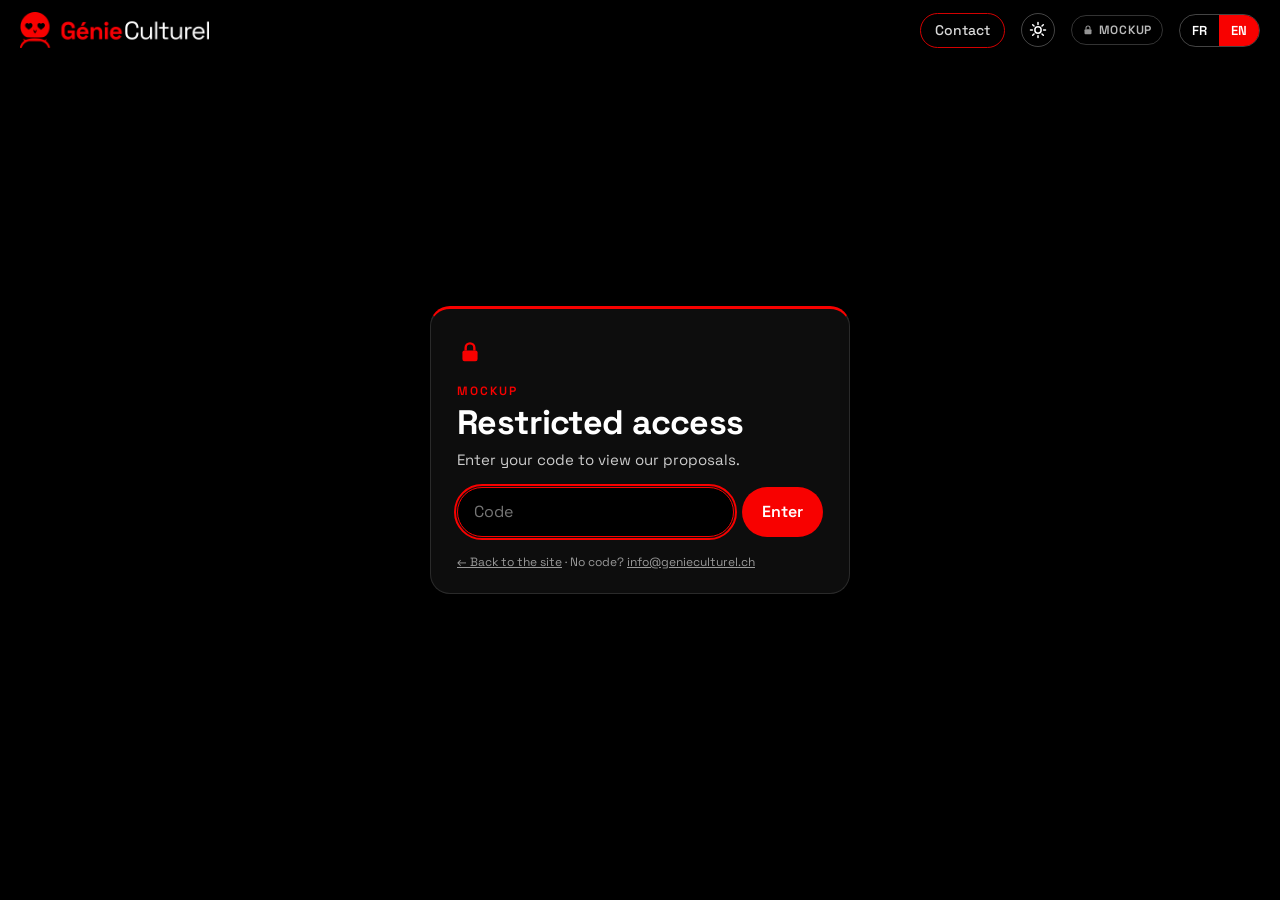
==== chez-vous/index.html @ d560153e "Light/dark theme toggle; Chez vous renamed Mockup, moved to header and code-gated" ====
<!doctype html>
<html lang="fr" data-lang="fr">
<head>
<meta charset="utf-8">
<meta name="viewport" content="width=device-width,initial-scale=1,viewport-fit=cover">
<meta name="robots" content="noindex,nofollow">
<title>Mockup — Génie Culturel</title>
<meta name="description" content="Génie Culturel · Mockups">
<link rel="icon" href="../favicon.ico" sizes="any">
<link rel="icon" type="image/png" sizes="32x32" href="../assets/img/favicon-32.png">
<link rel="icon" type="image/png" sizes="512x512" href="../assets/img/icon-512.png">
<link rel="apple-touch-icon" sizes="180x180" href="../assets/img/apple-touch-icon.png">
<link rel="preload" href="../assets/fonts/SpaceGrotesk-VariableFont_wght.ttf" as="font" type="font/ttf" crossorigin>
<meta name="color-scheme" content="dark light"><script>(function(){var d=document.documentElement,t=null;try{t=new URLSearchParams(location.search).get("theme");if(t==="light"||t==="dark")localStorage.setItem("gc-theme",t);t=localStorage.getItem("gc-theme")}catch(e){}d.setAttribute("data-theme",t==="light"?"light":"dark")})()</script><style>html.mk-locked main,html.mk-locked footer{display:none!important}</style><script>(function(){var d=document.documentElement;d.setAttribute("data-mk","lock");var ok=false;try{ok=localStorage.getItem("gc-mk")==="1"}catch(e){}if(!ok)d.classList.add("mk-locked")})()</script>
<link rel="stylesheet" href="../style.css?v=51">
</head>
<body class="cvpage">
<header class="top">
  <a href="../index.html#top" class="logo"><img class="logo-w" src="../assets/img/logo-gc-white.png" alt="Génie Culturel — Expériences XR"><img class="logo-d" src="../assets/img/logo-gc-dark.png" alt="Génie Culturel — Expériences XR"></a>
  <nav class="cv-nav">
    <a href="#contact" class="nav-cta"><span lang="fr">Contact</span><span lang="en">Contact</span></a>
  </nav>
  <button type="button" class="theme-t" aria-label="Thème clair / sombre · Light / dark theme" title="Thème clair / sombre"><svg class="ic-sun" viewBox="0 0 24 24" width="18" height="18" aria-hidden="true"><circle cx="12" cy="12" r="4.2" fill="none" stroke="currentColor" stroke-width="2"/><path d="M12 2v2.5M12 19.5V22M2 12h2.5M19.5 12H22M4.9 4.9l1.8 1.8M17.3 17.3l1.8 1.8M4.9 19.1l1.8-1.8M17.3 6.7l1.8-1.8" stroke="currentColor" stroke-width="2" stroke-linecap="round"/></svg><svg class="ic-moon" viewBox="0 0 24 24" width="18" height="18" aria-hidden="true"><path d="M20.5 14.6A8.5 8.5 0 0 1 9.4 3.5a8.5 8.5 0 1 0 11.1 11.1z" fill="none" stroke="currentColor" stroke-width="2" stroke-linejoin="round"/></svg></button>
  <a class="mk-link" href="../chez-vous/index.html"><svg class="ic-lock" viewBox="0 0 24 24" width="12" height="12" aria-hidden="true"><rect x="5" y="10.5" width="14" height="10" rx="2" fill="currentColor"/><path d="M8 10.5V8a4 4 0 0 1 8 0v2.5" fill="none" stroke="currentColor" stroke-width="2.2"/></svg><span>Mockup</span></a>
  <div class="lang" role="group" aria-label="Language"><button data-set="fr">FR</button><button data-set="en">EN</button></div>
</header>
<main id="top">
<!-- CHEZ VOUS -->
<section class="chezvous" id="cv-list">
  <div class="wrap">
    <p class="tag">Mockup</p>
    <h2><span lang="fr">Imaginé pour <em>votre lieu.</em></span><span lang="en">Imagined for <em>your venue.</em></span></h2>
    <p class="exp cv-intro"><span lang="fr">Votre lieu, votre histoire, notre savoir-faire. Voici comment nous pourrions donner vie à vos projets.</span><span lang="en">Your venue, your story, our know-how. Here is how we could bring your projects to life.</span></p>
    <div class="cvgrid"><article class="cvcard">
      <a class="cv-img" href="europe-memoires-vivantes.html"><img loading="lazy" src="../assets/img/cv-europe-hero.webp" alt="Europe, Living Memories"><span class="cv-ai"><span lang="fr">Vue d’intention générée par IA</span><span lang="en">AI-generated concept view</span></span></a>
      <div class="cv-b">
        <p class="cv-tag"><span lang="fr">Produit catalogue · Maquette Augmentée AR/VR</span><span lang="en">Catalogue product · Augmented Scale Model AR/VR</span></p>
        <p class="cv-venue"><span lang="fr">Maison de l’Histoire européenne</span><span lang="en">House of European History</span></p>
        <h3><span lang="fr">Europe, mémoires vivantes</span><span lang="en">Europe, Living Memories</span></h3>
        <p class="exp"><span lang="fr">Une maquette augmentée pour rencontrer l’histoire européenne.</span><span lang="en">An augmented scale model to encounter European history.</span></p>
        <a class="btn" href="europe-memoires-vivantes.html"><span lang="fr">Découvrir le concept →</span><span lang="en">Discover the concept →</span></a>
      </div>
    </article><article class="cvcard">
      <a class="cv-img" href="chronoscope-xr.html"><img loading="lazy" src="../assets/img/pr-heritage.webp" alt="Saudi Heritage"><span class="cv-ai"><span lang="fr">Vue d’intention générée par IA</span><span lang="en">AI-generated concept view</span></span></a>
      <div class="cv-b">
        <p class="cv-tag"><span lang="fr">Propositions · Patrimoine saoudien</span><span lang="en">Proposals · Saudi heritage</span></p>
        <p class="cv-venue"><span lang="fr">AlUla · Diriyah · Jeddah historique · Dadan</span><span lang="en">AlUla · Diriyah · Historic Jeddah · Dadan</span></p>
        <h3><span lang="fr">Patrimoine saoudien</span><span lang="en">Saudi Heritage</span></h3>
        <p class="exp"><span lang="fr">Quatre expériences proposées : parcours en réalité augmentée, immersion historique VR, maquette augmentée et Chronoscope XR.</span><span lang="en">Four proposed experiences: augmented-reality trails, a VR historical immersion, an augmented model and Chronoscope XR.</span></p>
        <a class="btn" href="chronoscope-xr.html"><span lang="fr">Découvrir le concept →</span><span lang="en">Discover the concept →</span></a>
      </div>
    </article><article class="cvcard">
      <a class="cv-img" href="opera-liege.html"><img loading="lazy" src="../assets/img/op-hero.webp" alt="The opera, differently"><span class="cv-ai"><span lang="fr">Vue d’intention générée par IA</span><span lang="en">AI-generated concept view</span></span></a>
      <div class="cv-b">
        <p class="cv-tag"><span lang="fr">Propositions · Opéra Royal de Wallonie-Liège</span><span lang="en">Proposals · Opéra Royal de Wallonie-Liège</span></p>
        <p class="cv-venue"><span lang="fr">Opéra Royal de Wallonie-Liège</span><span lang="en">Opéra Royal de Wallonie-Liège</span></p>
        <h3><span lang="fr">L’Opéra, autrement</span><span lang="en">The opera, differently</span></h3>
        <p class="exp"><span lang="fr">Quatre pistes immersives pour prolonger la médiation culturelle : mission AR, maquette augmentée, Chronoscope XR et immersion VR.</span><span lang="en">Four immersive tracks to extend cultural mediation: an AR mission, an augmented model, Chronoscope XR and a VR immersion.</span></p>
        <a class="btn" href="opera-liege.html"><span lang="fr">Découvrir le concept →</span><span lang="en">Discover the concept →</span></a>
      </div>
    </article><article class="cvcard">
      <a class="cv-img" href="espace-gutenberg.html"><img loading="lazy" src="../assets/img/gb-card-2.webp" alt="Printing heritage reinvented as immersive experiences"><span class="cv-ai"><span lang="fr">Vue d’intention générée par IA</span><span lang="en">AI-generated concept view</span></span></a>
      <div class="cv-b">
        <p class="cv-tag"><span lang="fr">Propositions · Espace Européen Gutenberg</span><span lang="en">Proposals · Espace Européen Gutenberg</span></p>
        <p class="cv-venue"><span lang="fr">Espace Européen Gutenberg</span><span lang="en">Espace Européen Gutenberg</span></p>
        <h3><span lang="fr">Le patrimoine de l’imprimerie réinventé en expériences immersives</span><span lang="en">Printing heritage reinvented as immersive experiences</span></h3>
        <p class="exp"><span lang="fr">Quatre expériences proposées : immersion historique VR, parcours augmenté, maquette augmentée et ateliers créatifs interactifs.</span><span lang="en">Four proposed experiences: a VR historical immersion, an augmented trail, an augmented model and interactive creative workshops.</span></p>
        <a class="btn" href="espace-gutenberg.html"><span lang="fr">Découvrir le concept →</span><span lang="en">Discover the concept →</span></a>
      </div>
    </article></div>
  </div>
</section>
<!-- CONTACT -->
<section class="contact" id="contact">
  <div class="nl-straddle"><button type="button" class="nl-open nl-pill" aria-haspopup="dialog" aria-controls="nl"><span lang="fr">Restons en contact</span><span lang="en">Let’s stay in touch</span></button></div>
  <div class="wrap">
    <h2><span lang="fr">Imaginons ensemble <br><em>votre expérience.</em></span><span lang="en">Let’s imagine <br><em>your experience.</em></span></h2>
    <div class="cta-row">
      <a class="btn" href="mailto:info@genieculturel.ch?subject=G%C3%A9nie%20Culturel">info@genieculturel.ch</a>
      <a class="btn ghost" href="tel:+41766751466">+41 76 675 14 66</a>
    </div>
    <p class="links"><a href="../index.html#portfolio"><span lang="fr">Le portfolio</span><span lang="en">The portfolio</span></a> · <a href="https://www.genieculturel.ch" target="_blank" rel="noopener">genieculturel.ch</a></p>
  </div>
</section>
<dialog class="nl nl-sender" id="nl" aria-labelledby="nl-title" data-mode="iframe">
  <div class="nl-f">
    <button type="button" class="nl-x" aria-label="Fermer / Close">×</button>
    <h2 id="nl-title" class="nl-sr"><span lang="fr">Restons en contact</span><span lang="en">Let’s stay in touch</span></h2>
    <div class="nl-sender-body">
      <div style="text-align: left" class="sender-form-field" data-sender-form-id="azpMjr"></div>
      <p class="nl-loading"><span lang="fr">Chargement du formulaire…</span><span lang="en">Loading the form…</span></p>
      <p class="nl-back-w"><button type="button" class="nl-back"><span lang="fr">← Retour au site</span><span lang="en">← Back to the site</span></button></p>
      <p class="nl-alt"><span lang="fr">Le formulaire ne s’affiche pas ? Écrivez-nous à <a href="mailto:info@genieculturel.ch">info@genieculturel.ch</a>.</span><span lang="en">Form not showing? Write to us at <a href="mailto:info@genieculturel.ch">info@genieculturel.ch</a>.</span></p>
    </div>
  </div>
  
</dialog>
</main>
<footer><img class="logo-w" src="../assets/img/logo-gc-white.png" alt="Génie Culturel"><img class="logo-d" src="../assets/img/logo-gc-dark.png" alt="Génie Culturel"><nav class="foot-links" aria-label="Liens / Links"><a href="https://www.escapelife.ch/" target="_blank" rel="noopener">escapelife.ch ↗</a><a class="ig" href="https://www.instagram.com/virtual_reality_center/" target="_blank" rel="noopener" aria-label="Instagram Virtual Reality Center" title="Instagram Virtual Reality Center"><svg class="ig-ico" viewBox="0 0 24 24" width="18" height="18" aria-hidden="true" focusable="false"><rect x="2.5" y="2.5" width="19" height="19" rx="5.5" fill="none" stroke="currentColor" stroke-width="2"/><circle cx="12" cy="12" r="4.3" fill="none" stroke="currentColor" stroke-width="2"/><circle cx="17.4" cy="6.6" r="1.3" fill="currentColor"/></svg><span>VR Center</span></a><a class="ig" href="https://www.instagram.com/escapelife.ch/" target="_blank" rel="noopener" aria-label="Instagram Escape Life" title="Instagram Escape Life"><svg class="ig-ico" viewBox="0 0 24 24" width="18" height="18" aria-hidden="true" focusable="false"><rect x="2.5" y="2.5" width="19" height="19" rx="5.5" fill="none" stroke="currentColor" stroke-width="2"/><circle cx="12" cy="12" r="4.3" fill="none" stroke="currentColor" stroke-width="2"/><circle cx="17.4" cy="6.6" r="1.3" fill="currentColor"/></svg><span>Escape Life</span></a></nav><span>Swiss designed by Génie Culturel · Sion, Valais</span></footer>
<div class="lb" hidden><button class="lb-x" aria-label="Close">×</button><button class="lb-p" aria-label="Previous">‹</button><figure><img alt=""><figcaption></figcaption></figure><button class="lb-n" aria-label="Next">›</button></div>
<script src="../app.js?v=51"></script>
</body></html>
---- style.css ----
@font-face{font-family:"Space Grotesk";src:url(assets/fonts/SpaceGrotesk-VariableFont_wght.ttf) format("truetype");font-weight:300 700;font-display:swap}
:root{--red:#F80100;--bg:#000;--bg2:#0d0d0d;--fg:#fff;--mut:#a9a9a9;--c:var(--red)}
*{box-sizing:border-box;margin:0;padding:0}
html{scroll-behavior:smooth;-webkit-text-size-adjust:100%}
body{font-family:"Space Grotesk",system-ui,sans-serif;background:var(--bg);color:var(--fg);line-height:1.5;font-size:16px;overflow-x:hidden}
html[data-lang=fr] [lang=en],html[data-lang=en] [lang=fr]{display:none}
a{color:inherit}
img,video{display:block;max-width:100%}
.wrap{width:min(1180px,100% - 40px);margin:0 auto}
/* header */
.top{position:fixed;inset:0 0 auto;z-index:50;display:flex;align-items:center;gap:16px;padding:12px 20px;background:linear-gradient(#000c,#0000);backdrop-filter:blur(6px)}
.logo img{height:30px;width:auto}
.top nav{display:none;margin-left:auto;gap:22px;font-size:14px;font-weight:500}
.top nav a{text-decoration:none;opacity:.85}.top nav a:hover{opacity:1;color:var(--red)}
.nav-cta{border:1px solid var(--red);padding:6px 14px;border-radius:99px}
.lang{margin-left:auto;display:flex;border:1px solid #fff4;border-radius:99px;overflow:hidden}
.lang button{background:none;border:0;color:#fff;font:600 13px "Space Grotesk";padding:7px 12px;cursor:pointer}
html[data-lang=fr] [data-set=fr],html[data-lang=en] [data-set=en]{background:var(--red)}
@media(min-width:900px){.top nav{display:flex}.lang{margin-left:8px}.logo img{height:36px}}
/* typo */
.tag{font-size:12px;letter-spacing:.14em;text-transform:uppercase;color:var(--c);font-weight:600;margin-bottom:10px}
h1,h2,h3{font-weight:700;line-height:1.02;letter-spacing:-.02em}
h2{font-size:clamp(30px,5vw,54px);margin-bottom:18px}
h2 em,h1 span{font-style:normal;color:var(--red)}
.exp{color:#ddd;font-size:17px;max-width:62ch;margin-bottom:18px}
.cap,.note{font-size:12px;color:var(--mut);margin-top:8px}
.btn{display:inline-block;background:var(--red);color:#fff;text-decoration:none;font-weight:600;padding:14px 24px;border-radius:99px;transition:.2s}
.btn:hover{transform:translateY(-2px);box-shadow:0 8px 30px #f8010066}
.btn.ghost{background:none;border:1px solid #fff6}
section{padding:72px 0}
/* hero */
.hero{position:relative;min-height:100svh;display:flex;align-items:flex-end;padding:0;overflow:hidden}
.hero-bg{position:absolute;inset:0}
.hero-bg .vid{height:100%;aspect-ratio:auto;border-radius:0}
.hero-bg video{width:100%;height:100%;object-fit:cover}
.hero:after{content:"";position:absolute;inset:0;background:linear-gradient(180deg,#0008 0%,#0003 35%,#000d 78%,#000 100%)}
.hero-inner{position:relative;z-index:2;padding:0 20px 56px;width:min(1180px,100%);margin:0 auto}
.kicker{font-size:12px;letter-spacing:.16em;text-transform:uppercase;display:flex;align-items:center;gap:8px;margin-bottom:12px}
.dot{width:8px;height:8px;border-radius:50%;background:var(--red);box-shadow:0 0 12px var(--red)}
h1{font-size:clamp(64px,15vw,180px);line-height:.88;letter-spacing:-.04em}
.lead{font-size:clamp(22px,3.4vw,36px);font-weight:600;margin:14px 0 8px}
.sub{color:#ddd;max-width:56ch;margin-bottom:18px}
.chips{display:flex;flex-wrap:wrap;gap:8px;margin-bottom:24px}
.chips>span{border:1px solid #fff5;background:#0006;padding:6px 12px;border-radius:99px;font-size:13px;font-weight:500}
.chips>span:first-child,.chips>span:nth-child(2){border-color:var(--red);background:#f8010033}
/* video */
.vid{position:relative;border-radius:18px;overflow:hidden;background:#111}
.vid video{width:100%;height:100%;object-fit:cover}
.r-h{aspect-ratio:16/9}.r-v{aspect-ratio:9/16}.r-s{aspect-ratio:1}
/* barry */
.barry{background:var(--bg)}
.split{display:grid;gap:36px;align-items:center}
.phone{max-width:340px;margin:0 auto;width:100%}
@media(min-width:900px){.split{grid-template-columns:minmax(0,380px) 1fr;gap:64px}.vrc .split{grid-template-columns:1fr minmax(0,440px)}}
.steps{list-style:none;display:grid;gap:14px;margin:8px 0 22px}
.steps li{display:flex;gap:14px;color:#ddd}
.steps b{color:var(--red);font-size:22px;line-height:1.1;min-width:34px}
.biz{list-style:none;display:grid;gap:8px;margin:6px 0 18px}
.biz li{padding-left:22px;position:relative;font-size:15px;color:#eee}
.biz li:before{content:"";position:absolute;left:0;top:.55em;width:10px;height:10px;background:var(--c);clip-path:polygon(0 0,100% 50%,0 100%)}
/* gallery */
.gallery{display:flex;gap:10px;overflow-x:auto;scroll-snap-type:x mandatory;padding:14px 0 10px;margin:8px 0;scrollbar-width:thin}
.g{flex:0 0 auto;scroll-snap-align:start;border:0;padding:0;background:none;cursor:zoom-in;border-radius:12px;overflow:hidden;height:150px}
.g img{height:100%;width:auto;transition:.3s}
.g:hover img{transform:scale(1.05)}
@media(min-width:900px){.g{height:190px}}
.barry .gallery{margin-top:40px}
/* chrono */
.chrono{background:radial-gradient(ellipse at top,#2a1f08 0%,#000 60%);--c:#E2B65A}
.chrono h2 em{color:#E2B65A}
.chrono-head{display:grid;gap:20px;align-items:center;margin-bottom:28px}
.chrono-logo{width:220px;border-radius:14px}
@media(min-width:900px){.chrono-head{grid-template-columns:1fr;gap:48px}.chrono-logo{width:300px}}
.chrono-foot{margin-top:18px}
/* products */
.portfolio{background:var(--bg2)}
.prod{display:grid;gap:22px;padding:42px 0;border-top:1px solid #222}
.prod:first-of-type{margin-top:24px}
.prod h3{font-size:clamp(30px,4.4vw,48px)}
.hook{font-size:20px;font-weight:600;color:var(--c);margin:6px 0 12px}
.prod-media{max-width:100%}
.prod-media .r-v{max-width:320px;margin:0 auto}
@media(min-width:900px){.prod{grid-template-columns:420px 1fr;gap:56px;align-items:start}.prod-media{position:sticky;top:90px}}
.yt{position:relative;border:0;padding:0;background:#111;border-radius:18px;overflow:hidden;cursor:pointer;width:100%;aspect-ratio:16/9;display:block;color:#fff;font-family:inherit}
.prod-body .yt{max-width:360px;margin-top:6px;border-radius:12px}
.yt img{width:100%;height:100%;object-fit:cover;opacity:.8}
.yt .play{position:absolute;inset:0;margin:auto;width:64px;height:64px;border-radius:50%;background:var(--red);display:grid;place-items:center;font-size:24px}
.yt .yt-l{position:absolute;left:14px;bottom:10px;font-size:13px;font-weight:600}
.yt iframe{position:absolute;inset:0;width:100%;height:100%;border:0}
/* vrc */
.vrc{--c:#1E42FF}
.vrc-logo{height:56px;width:auto;margin-bottom:20px}
.sq{max-width:440px;margin:0 auto;width:100%}
/* awards */
.awards{padding:56px 0;border-top:1px solid #222}
.aw{display:grid;gap:12px;grid-template-columns:repeat(auto-fit,minmax(240px,1fr))}
.aw div{border:1px solid #2a2a2a;border-radius:16px;padding:18px;display:grid;gap:4px}
.aw b{color:var(--red);font-size:28px}.aw span{font-weight:600}.aw small{color:var(--mut)}
.press{color:var(--mut);margin-top:16px;font-size:14px}
/* contact */
.contact{background:linear-gradient(135deg,#F80100 0%,#7a0000 100%);text-align:center;padding:90px 0}
.contact h2 em{color:#000}
.contact .exp{margin:0 auto 26px;color:#fff}
.cta-row{display:flex;flex-wrap:wrap;gap:12px;justify-content:center}
.contact .btn{background:#000}.contact .btn.ghost{background:none;border-color:#fff}
.links{margin-top:26px;font-size:14px}
footer{display:flex;flex-wrap:wrap;gap:12px;align-items:center;justify-content:space-between;padding:26px 20px;font-size:12px;color:var(--mut)}
footer img{height:26px;width:auto}
/* lightbox */
.lb{position:fixed;inset:0;z-index:100;background:#000e;display:flex;align-items:center;justify-content:center;touch-action:pan-y}
.lb[hidden]{display:none}
.lb figure{max-width:94vw;max-height:88vh;text-align:center}
.lb img{max-width:94vw;max-height:80vh;border-radius:10px;margin:0 auto;user-select:none}
.lb figcaption{margin-top:10px;font-size:14px;color:#ddd}
.lb button{position:absolute;background:#0008;border:1px solid #fff3;color:#fff;font-size:30px;width:48px;height:48px;border-radius:50%;cursor:pointer;line-height:1}
.lb-x{top:16px;right:16px}.lb-p{left:12px}.lb-n{right:12px}
@media(max-width:600px){.lb-p,.lb-n{bottom:20px;top:auto}}
@media(prefers-reduced-motion:reduce){html{scroll-behavior:auto}}
.vrc-brand{display:flex;align-items:center;gap:12px;font-weight:600;letter-spacing:.08em;text-transform:uppercase;font-size:14px;margin-bottom:20px}.vrc-brand .vrc-logo{height:40px;margin:0}.vrc-brand b{color:#1E42FF}
/* studio + press (v2) */
.studio{background:var(--bg2);border-top:1px solid #222}
.press-s{padding:56px 0;border-top:1px solid #222}
.emma{display:grid;gap:8px;text-decoration:none;border:1px solid var(--red);border-radius:18px;padding:22px;margin:4px 0 18px;background:linear-gradient(135deg,#f801001f,#0000 60%);transition:.2s}
.emma:hover{transform:translateY(-2px);box-shadow:0 8px 30px #f8010033}
.emma b{font-size:clamp(20px,2.6vw,28px);line-height:1.15}
.emma span{color:#ddd;max-width:75ch}
.emma .more{color:var(--red);font-weight:600}
.po{color:var(--red)!important;font-size:12px;letter-spacing:.12em;text-transform:uppercase;font-weight:600}
.talks{color:var(--mut);font-size:14px;margin-bottom:18px}.talks a{color:#fff}
.plist{list-style:none;display:grid;gap:0;border-top:1px solid #222}
.plist a{display:grid;grid-template-columns:1fr;gap:2px;padding:12px 0;border-bottom:1px solid #222;text-decoration:none}
.plist a:hover .pt{color:var(--red)}
.pd{color:var(--mut);font-size:13px}.pt{font-weight:500}
@media(min-width:900px){.plist a{grid-template-columns:220px 110px 1fr;align-items:baseline;gap:16px}}
.press-s .note a{color:#fff}
/* v3: honest side-by-side pairs */
.pair{display:grid;grid-template-columns:1fr 1fr;gap:8px;margin:16px 0 6px;max-width:560px}
.pc{position:relative;height:auto!important;aspect-ratio:1;border-radius:12px}
.pc img{width:100%;height:100%;object-fit:cover}
.pl{position:absolute;left:8px;bottom:8px;right:8px;text-align:left;background:#000b;color:#fff;font:600 12px/1.25 "Space Grotesk";padding:5px 8px;border-radius:8px}
.pc:nth-child(2) .pl{border-left:3px solid var(--c)}
.sq .pair{max-width:none;margin-top:0}
.pairs2{display:grid;gap:16px;margin-top:20px}
@media(min-width:900px){.pairs2{grid-template-columns:1fr 1fr}.pairs2 .pair{max-width:none}}
.barry .pair{margin-top:20px}
.cf-grid .pair{margin:0}
/* v3: product media column */
.prod-media .r-v{aspect-ratio:4/5;max-width:360px;width:100%;margin:0 auto}
.prod-media .r-v video{object-position:50% 30%}
.prod-media .yt{max-width:420px;margin:0 auto}
@media(min-width:900px){.prod{grid-template-columns:380px 1fr}.prod-media .r-v{max-width:380px}}
/* v3: press cards */
.emma{display:grid;grid-template-columns:1fr;gap:0;padding:0;overflow:hidden}
.emma .pv{aspect-ratio:16/9}.emma .pb{display:grid;gap:8px;padding:20px}
@media(min-width:900px){.emma{grid-template-columns:420px 1fr}.emma .pv{aspect-ratio:auto;min-height:100%}}
.pv{background:#151515;overflow:hidden}
.pv img{width:100%;height:100%;object-fit:cover}
.pgrid{display:grid;gap:14px;grid-template-columns:repeat(auto-fill,minmax(260px,1fr))}
.pcard{display:flex;flex-direction:column;text-decoration:none;border:1px solid #262626;border-radius:16px;overflow:hidden;background:#0b0b0b;transition:.2s}
.pcard:hover{border-color:var(--red);transform:translateY(-2px)}
.pcard .pv{aspect-ratio:16/9;display:grid;place-items:center}
.pv-logo{font-weight:700;font-size:26px;letter-spacing:-.01em;color:#fff}
.pcard .pb{display:flex;flex-direction:column;gap:6px;padding:14px 16px 16px;flex:1}
.pcard b{font-size:16px;line-height:1.25}
.ps{color:#bbb;font-size:14px;line-height:1.4}
.tags{display:flex;flex-wrap:wrap;gap:6px;margin-top:auto;padding-top:6px}
.tg{font-size:11px;font-weight:600;letter-spacing:.04em;border:1px solid #333;border-radius:99px;padding:3px 9px;color:#ddd}
.press-s .note{margin-top:16px}
/* v3: larger section labels & headings */
.tag{font-size:clamp(14px,1.5vw,18px);letter-spacing:.16em;margin-bottom:14px}
h2{font-size:clamp(36px,6vw,76px);margin-bottom:22px}
.prod h3{font-size:clamp(34px,4.8vw,60px)}
.hook{font-size:clamp(19px,2vw,24px)}
.kicker{font-size:clamp(13px,1.3vw,16px)}
.vrc-brand{font-size:clamp(14px,1.5vw,18px)}
.vrc-brand .vrc-logo{height:48px}
.portfolio>.wrap>h2{max-width:20ch}
.emma b{font-size:clamp(22px,2.8vw,32px)}
.aw b{font-size:clamp(28px,3vw,36px)}.aw span{font-size:17px}
@media(max-width:600px){h2 br{display:none}}
/* v3: merged press cards with multiple sources */
.pcard .pv,.emma .pv{display:block}
.pt-l{text-decoration:none}.pt-l:hover b{color:var(--red)}
.emma{text-decoration:none}
.srcs{display:flex;flex-direction:column;gap:4px;padding-top:8px;border-top:1px solid #222;margin-top:6px}
.srcs a{font-size:12px;font-weight:600;letter-spacing:.06em;text-transform:uppercase;color:var(--red);text-decoration:none}
.srcs a:hover{text-decoration:underline}
.pcard .tags{margin-top:auto}
.emma .pv img{object-position:50% 0%}

/* v4 auto-scrolling carousel */
.gcar{position:relative;margin:8px 0}
.gallery{scroll-snap-type:none;scrollbar-width:none;-ms-overflow-style:none;margin:0;-webkit-mask-image:linear-gradient(90deg,transparent 0,#000 28px,#000 calc(100% - 28px),transparent 100%);mask-image:linear-gradient(90deg,transparent 0,#000 28px,#000 calc(100% - 28px),transparent 100%)}
.gallery::-webkit-scrollbar{display:none}
.gallery .g{scroll-snap-align:none}
.gc-b{position:absolute;top:50%;transform:translateY(-50%);width:38px;height:38px;border-radius:50%;border:1px solid rgba(255,255,255,.25);background:rgba(0,0,0,.6);color:#fff;font-size:24px;line-height:1;cursor:pointer;z-index:2;opacity:0;transition:opacity .25s;display:flex;align-items:center;justify-content:center;padding:0 0 3px}
.gc-p{left:6px}.gc-n{right:6px}
.gcar:hover .gc-b,.gc-b:focus-visible{opacity:1}
@media(hover:none){.gc-b{display:none}}
/* v5 escape life links */
.el-links{display:flex;flex-wrap:wrap;gap:10px;margin-top:16px}
.el-links a{display:inline-block;padding:10px 18px;border:1px solid var(--c);border-radius:99px;color:#fff;text-decoration:none;font-weight:600;font-size:14px;transition:.2s}
.el-links a:hover{background:var(--c)}
/* v6 chez vous */
.chezvous{--c:var(--red)}
.cv-intro{max-width:720px}
.cvgrid{display:grid;gap:24px;margin-top:28px}
.cvcard{display:grid;background:#0d0d0d;border:1px solid #222;border-radius:18px;overflow:hidden}
.cv-img{position:relative;display:block;aspect-ratio:5/4;overflow:hidden}
.cv-img img{width:100%;height:100%;object-fit:cover;transition:.4s}
.cv-img:hover img{transform:scale(1.03)}
.cv-ai{position:absolute;left:12px;bottom:12px;font-size:12px;background:#000a;padding:4px 10px;border-radius:99px;color:#ddd}
.cv-b{padding:24px}
.cv-tag{color:var(--red);font-weight:600;letter-spacing:.08em;text-transform:uppercase;font-size:13px;margin-bottom:10px}
.cv-venue{color:#bbb;font-size:15px;margin-bottom:6px}
.cv-b h3{font-size:clamp(26px,3vw,36px);line-height:1.1;margin-bottom:12px}
.cv-b .btn{margin-top:10px}
@media(min-width:900px){.cvcard{grid-template-columns:1.15fr 1fr;align-items:center}.cv-img{aspect-ratio:auto;height:100%;min-height:380px}.cv-b{padding:40px}}
/* detail page */
.cvpage main{padding-top:70px}
.cv-nav{display:flex!important;margin-left:auto;gap:18px;font-size:14px}
@media(max-width:600px){.cv-nav a:first-child{display:none}}
.cv-back{display:inline-block;color:#bbb;text-decoration:none;font-size:14px;margin:18px 0 24px}.cv-back:hover{color:var(--red)}
.cv-hero h1{font-size:clamp(44px,8vw,96px);line-height:.95;margin:6px 0 18px;font-weight:700}
.cv-hero h1 em{color:var(--red);font-style:normal}
.cv-insp{color:#ccc;margin:6px 0 26px}.cv-insp a{color:#fff}
.cv-fig{margin:0}
.cv-fig img{width:100%;border-radius:16px;display:block}
.cv-fig figcaption{font-size:12px;color:#999;margin-top:8px}
.cv-sec{padding:56px 0;border-top:1px solid #1a1a1a}
.cv-sec h2{margin-bottom:22px}
.cv-split{display:grid;gap:28px}
@media(min-width:900px){.cv-split{grid-template-columns:1fr 1.2fr;align-items:center;gap:48px}.cv-split-r{grid-template-columns:1.3fr 1fr}}
.cv-fig-q{margin:18px 0}.cv-fig-q h3,.cv-red{color:var(--red);font-size:clamp(20px,2.2vw,26px);margin-bottom:6px}
.cv-fig-q p{font-size:18px;color:#eee}
.cv-split h3{margin:18px 0 6px}
.cv-small{font-size:13px;color:#999;margin-top:14px}
.cv-note{color:#ccc;margin-top:22px;font-size:15px}
.cv-next{font-weight:600;font-size:clamp(17px,1.8vw,21px);margin-top:28px}
.cv-tiers{display:grid;gap:20px;margin:10px 0 30px}
@media(min-width:700px){.cv-tiers{grid-template-columns:1fr 1fr}}
.cv-tiers>div{border:1px solid #2a2a2a;border-radius:16px;padding:22px}
.cv-price{color:var(--red);font-weight:700;font-size:clamp(28px,4vw,44px);margin-top:6px}
.cv-licence h3{margin-bottom:10px}
.cv-hero h1{color:#fff}
.cv-split h2{font-size:clamp(32px,3.6vw,50px)}
@media(min-width:900px){.cv-hero-g{grid-template-columns:1fr 1.25fr}}
.cv-hero h1 span{color:#fff}

/* iOS: tap-to-play fallback when autoplay is blocked */
.vtap{position:relative}
.vtap::after{content:"";position:absolute;left:50%;top:50%;width:64px;height:64px;margin:-32px 0 0 -32px;border-radius:50%;background:rgba(0,0,0,.55) url("data:image/svg+xml,%3Csvg xmlns='http://www.w3.org/2000/svg' viewBox='0 0 24 24'%3E%3Cpath fill='white' d='M8 5v14l11-7z'/%3E%3C/svg%3E") center/32px no-repeat;pointer-events:none}
/* v9 barryland in-headset clip */
.ingame{margin-top:22px}
.ingame .cap b{color:#fff;font-weight:600}
/* v10 chrono zoom clip */
.czoom .vid{border-radius:16px;overflow:hidden}
.czoom .cap b{color:#fff;font-weight:600}
.cf-grid{display:grid;gap:24px;align-items:center}
@media(min-width:900px){.cf-grid{grid-template-columns:1fr 1.15fr;gap:40px}}
.cv-eras{display:grid;gap:18px;margin:28px 0 10px}
@media(min-width:800px){.cv-eras{grid-template-columns:repeat(3,1fr)}.cv-eras.cv-4{grid-template-columns:repeat(4,1fr)}}
.cv-eras>div{border:1px solid #2a2a2a;border-radius:16px;padding:20px}
.cv-eras b{color:var(--red);font-size:14px;letter-spacing:.06em;text-transform:uppercase}
.cv-eras h3{font-size:20px;margin:6px 0 8px}
.cv-eras p{color:#ccc;font-size:15px}
.steps strong{color:#fff}
/* v10 tabs */
.tabpanel[hidden]{display:none!important}
#tabs-anchor{height:64px}
.tabbar{position:sticky;top:60px;z-index:40;display:flex;justify-content:center;gap:6px;padding:10px 12px;background:#000d;backdrop-filter:blur(8px);border-bottom:1px solid #1d1d1d}
.tabbar a{flex:0 1 auto;text-align:center;text-decoration:none;font-weight:600;font-size:clamp(14px,3.6vw,17px);padding:10px clamp(12px,3vw,26px);border-radius:99px;color:#ccc;border:1px solid #2a2a2a;white-space:nowrap}
.tabbar a:hover{color:#fff;border-color:#555}
.tabbar a.on{background:var(--red);border-color:var(--red);color:#fff}
.top nav a.on{color:var(--red);opacity:1}
/* catalogue */
.catalogue{padding:48px 0 30px}
.cat-sheet{display:grid;gap:26px;padding:44px 0;border-top:1px solid #1d1d1d;scroll-margin-top:130px}
.cat-sheet:first-of-type{border-top:0}
@media(min-width:900px){.cat-sheet{grid-template-columns:minmax(0,1fr) minmax(0,1.15fr);gap:52px;align-items:start}}
.cat-n{color:#888;font-size:13px;letter-spacing:.1em}
.cat-txt h3{font-size:clamp(32px,4vw,48px);line-height:1;margin:8px 0 10px;letter-spacing:-.02em}
.cat-sub{color:var(--red);font-weight:600;font-size:clamp(19px,2vw,24px);margin-bottom:16px;line-height:1.2}
.cat-txt .exp{margin-bottom:10px}
.cat-label{color:var(--red);font-weight:600;font-size:13px;letter-spacing:.08em;text-transform:uppercase;margin:20px 0 6px}
.cat-offer{font-size:clamp(22px,2.4vw,28px);font-weight:700;margin-bottom:6px}
.cat-line{color:#ddd;font-size:15px;margin:2px 0}
.ptab{width:100%;border-collapse:collapse;margin:14px 0 8px;font-size:15px}
.ptab td{padding:8px 0;border-bottom:1px solid #262626}
.ptab td:last-child{text-align:right;font-variant-numeric:tabular-nums;white-space:nowrap;padding-left:12px}
.ptab tr.tot td{font-weight:700;color:#fff;border-bottom:1px solid #555;text-transform:uppercase;font-size:14px;letter-spacing:.03em}
.cat-vis figure{margin:0}
.cat-vis .g{height:auto;width:100%;display:block;border-radius:14px;overflow:hidden}
.cat-vis .g img{width:100%;height:auto;display:block}
.cat-vis figcaption{font-size:12px;color:#999;margin-top:6px}
.cat-sm{display:grid;grid-template-columns:1fr 1fr;gap:12px;margin-top:14px}
.cat-sm .g img{aspect-ratio:4/3;object-fit:cover}
.cat-sm2 .g img{aspect-ratio:auto;max-height:520px;object-fit:contain;background:#111}
.cat-prix{display:grid;gap:14px;margin:10px 0}
.cat-prix-i b{color:var(--red);font-size:14px}
.cat-prix-i h4{font-size:19px;margin:2px 0}
.cat-prix-i p{color:#ccc;font-size:15px}
/* v12 Saudi heritage proposals page */
.pr-tiles{display:grid;grid-template-columns:1fr 1fr;gap:10px}
.pr-tile{position:relative;display:block;border-radius:14px;overflow:hidden;aspect-ratio:4/3;text-decoration:none}
.pr-tile img{width:100%;height:100%;object-fit:cover;display:block;transition:transform .4s}
.pr-tile:hover img{transform:scale(1.04)}
.pr-tile span{position:absolute;left:0;right:0;bottom:0;padding:22px 12px 10px;background:linear-gradient(transparent,#000c);color:#fff;font-weight:600;font-size:14px}
.pr-start{display:flex;border:1px solid var(--red);border-radius:12px;overflow:hidden;margin:22px 0 8px;max-width:460px}
.pr-start b{background:var(--red);color:#fff;display:flex;align-items:center;padding:12px 16px;font-size:15px;letter-spacing:.06em;text-transform:uppercase}
.pr-start span{padding:12px 16px;color:#ddd;font-size:15px;line-height:1.5}
.pr-start strong{color:#fff}
.pr-cards{display:grid;gap:22px;margin:28px 0 8px}
@media(min-width:800px){.pr-cards{grid-template-columns:repeat(3,1fr)}}
.pr-card h3{font-size:clamp(20px,2vw,24px);margin:14px 0 4px}
.pr-card .pr-sub{color:var(--red);font-weight:600;margin-bottom:6px}
.pr-card p{color:#ccc;font-size:16px}
.pr-num{color:var(--red)}
.pr-steps{display:grid;gap:18px}
.pr-steps .pr-card h3{font-size:18px;margin-top:10px}
.pr-guide{font-size:clamp(22px,2.6vw,32px);margin:34px 0 6px}
.pr-guide em,.cv-sec h2 em{color:var(--red);font-style:normal}
/* v13 awards & press tab */
.aw>a{border:1px solid #2a2a2a;border-radius:16px;padding:18px;display:grid;gap:4px;color:inherit;text-decoration:none;transition:border-color .2s}
.aw>a:hover{border-color:var(--red)}
@media(min-width:900px){.cat-sheet-aw{grid-template-columns:minmax(0,.6fr) minmax(0,1.4fr)}}
.cat-sheet-aw .aw{grid-template-columns:repeat(auto-fit,minmax(220px,1fr))}
@media(min-width:700px){.cat-sheet-aw .aw{grid-template-columns:1fr 1fr}}
#distinctions .awards{border-top:0}
@media(max-width:600px){.tabbar{flex-wrap:wrap;gap:6px}.tabbar a{padding:8px 13px;font-size:14px}}
/* v16 newsletter modal */
.contact .nl-open{cursor:pointer;font:inherit;font-weight:600}
dialog.nl{margin:auto;border:0;padding:0;background:#0d0d0d;color:#fff;border-radius:20px;width:min(520px,calc(100vw - 24px));max-height:calc(100dvh - 24px);overflow:auto;box-shadow:0 30px 80px #000c}
dialog.nl::backdrop{background:#000b;backdrop-filter:blur(4px)}
.nl-f{position:relative;display:grid;gap:6px;padding:28px 24px 22px}
.nl-f h2{font-size:clamp(26px,5vw,34px);line-height:1.05;margin:0 36px 4px 0}
.nl-f h2 em{color:var(--red);font-style:normal}
.nl-intro{color:#ccc;font-size:15px;margin-bottom:8px}
.nl-f label{font-size:14px;font-weight:600;margin-top:8px}
.nl-f input[type=text],.nl-f input[type=email],.nl-f select{font:inherit;font-size:16px;color:#fff;background:#000;border:1px solid #333;border-radius:12px;padding:12px 14px;width:100%}
.nl-f select{appearance:none;background-image:linear-gradient(45deg,transparent 50%,#aaa 50%),linear-gradient(135deg,#aaa 50%,transparent 50%);background-position:calc(100% - 20px) 52%,calc(100% - 14px) 52%;background-size:6px 6px;background-repeat:no-repeat;padding-right:36px}
.nl-f input:focus,.nl-f select:focus{outline:2px solid var(--red);outline-offset:1px;border-color:var(--red)}
.nl-f [aria-invalid=true]{border-color:var(--red)}
.nl-c{display:flex;gap:10px;align-items:flex-start;margin-top:12px}
.nl-c input{width:20px;height:20px;flex:0 0 20px;margin-top:2px;accent-color:var(--red)}
.nl-c label{font-weight:400;font-size:13px;color:#ccc;margin:0;line-height:1.45}
.nl-c a,.nl-msg a{color:#fff}
.nl-err{color:#ff6b6b;font-size:13px;margin:2px 0 0}
.nl-send{margin-top:14px;border:0;cursor:pointer;font:inherit;font-weight:600;justify-self:start}
.nl-send:disabled{opacity:.6;cursor:wait}
.nl-msg p{font-size:14px;margin-top:10px;color:#fff;background:#1a1a1a;border-left:3px solid var(--red);padding:10px 12px;border-radius:8px}
.nl-req{font-size:12px;color:#888;margin-top:8px}
.nl-x{position:absolute;top:14px;right:14px;width:40px;height:40px;border-radius:50%;border:1px solid #333;background:none;color:#fff;font-size:24px;line-height:1;cursor:pointer}
.nl-x:hover{border-color:var(--red)}
.nl-hp{position:absolute!important;left:-9999px;width:1px;height:1px;overflow:hidden}
/* v17 « Restons en contact » pill straddling black / red */
.contact{position:relative}
.nl-straddle{position:absolute;left:0;right:0;top:0;transform:translateY(-50%);display:flex;justify-content:center;z-index:6;pointer-events:none}
.nl-pill,.contact .nl-pill{pointer-events:auto;cursor:pointer;font:inherit;font-weight:700;font-size:clamp(16px,1.6vw,19px);letter-spacing:.01em;color:#000;background:#fff;border:2px solid #000;border-radius:99px;padding:15px 30px;box-shadow:0 10px 30px #0009,0 2px 6px #0006;transition:transform .2s,box-shadow .2s}
.nl-pill:hover{transform:translateY(-2px);box-shadow:0 14px 36px #000b,0 2px 8px #0007}
.nl-pill:focus-visible{outline:3px solid #fff;outline-offset:3px}
.nl-f textarea{font:inherit;font-size:16px;color:#fff;background:#000;border:1px solid #333;border-radius:12px;padding:12px 14px;width:100%;resize:vertical;min-height:84px}
.nl-f textarea:focus{outline:2px solid var(--red);outline-offset:1px;border-color:var(--red)}
.nl-f ::placeholder{color:#777}
.nl-f label small{font-weight:400;color:#999}
/* v18 Sender embed in the « Restons en contact » modal */
dialog.nl-sender{width:min(640px,calc(100vw - 20px));background:#fff;color:#111}
dialog.nl-sender .nl-f{display:block;padding:52px 14px 14px}
dialog.nl-sender .nl-x{color:#111;border-color:#ccc;background:#fff;z-index:2}
.nl-sr{position:absolute!important;width:1px;height:1px;overflow:hidden;clip:rect(0 0 0 0);white-space:nowrap}
.nl-sender-body{min-height:200px}
.nl-loading{color:#666;font-size:14px;text-align:center;padding:40px 0}
.nl-iframe{display:block;width:100%;height:min(1100px,calc(100dvh - 110px));border:0}
dialog.nl-sender{width:min(480px,calc(100vw - 20px));background:#0d0d0d;color:#fff}
dialog.nl-sender .nl-f{padding:56px 10px 12px}
dialog.nl-sender .nl-x{color:#fff;border-color:#444;background:#0d0d0d}
.nl-sender .sender-form-field{text-align:center!important}
.nl-iframe{height:940px}
@media(max-width:500px){.nl-iframe{height:1000px}}
.nl-alt{font-size:12px;color:#999;text-align:center;margin-top:6px}.nl-alt a{color:#fff}

.nova-lead img{width:100%;height:100%;object-fit:cover;display:block}
.soon{margin-top:48px;padding-top:44px;border-top:1px solid #333}
.soon > .tag{--c:#3FC8FF}
.soon .prod{border-top:0}
.foot-links{display:flex;flex-wrap:wrap;gap:8px 18px;align-items:center}
.foot-links a{color:#ddd;text-decoration:none;font-weight:600;font-size:13px;display:inline-flex;align-items:center;gap:6px;transition:color .2s}
.foot-links a:hover{color:var(--red)}
.foot-links .ig-ico{flex:0 0 auto}
@media(max-width:600px){footer{flex-direction:column;align-items:flex-start;gap:16px}}
.cat-ref{color:#bbb;font-size:14px;letter-spacing:.1em;text-transform:uppercase;font-weight:600;margin:-4px 0 10px}
.cat-common{display:grid;gap:10px;max-width:880px;margin:6px 0 10px;color:#bbb;font-size:15px;line-height:1.55}
@media(min-width:900px){.cat-common{grid-template-columns:1fr 1fr;gap:28px}}
.cat-play{color:#fff;font-weight:600;margin:6px 0 2px}
.cat-parts{display:grid;gap:10px;margin:12px 0 14px}
@media(min-width:700px){.cat-parts{grid-template-columns:1fr 1fr}}
.cat-part{border:1px solid #2a2a2a;border-radius:12px;padding:12px 14px;background:#0b0b0b}
.cat-part b{display:block;color:var(--red);font-size:12px;letter-spacing:.08em;text-transform:uppercase;margin-bottom:6px;line-height:1.3}
.cat-part p{font-size:14px;line-height:1.45;color:#ddd;margin:0}
.cat-scope{max-width:880px;border-top:1px solid #222;padding-top:22px;margin-top:10px}
.cv-fig .cv-g{height:auto;width:100%;display:block;border-radius:inherit}
.cv-fig .cv-g img{width:100%;height:auto;display:block}
.op-cadrage{max-width:none;margin-top:26px}

/* v38 form: always-visible way back to the site */
.nl-back-w{position:sticky;bottom:0;text-align:center;padding:10px 0 4px;background:linear-gradient(transparent,#0d0d0d 40%)}
.nl-back{font:inherit;font-weight:700;font-size:16px;color:#000;background:#fff;border:0;border-radius:99px;padding:13px 26px;cursor:pointer;box-shadow:0 8px 24px #000a}
.cv-pill{display:inline-block;background:var(--red);color:#fff;font-weight:700;font-size:13px;letter-spacing:.08em;text-transform:uppercase;padding:7px 12px;border-radius:4px;margin:0 0 14px}
.gb-key{margin-top:28px}.gb-key .cv-fig img{width:100%}

/* v46 header: Contact · theme toggle · Mockup · FR/EN */
.top .logo{margin-right:auto}
.top nav,.top .cv-nav{margin-left:0}
.top .lang{margin-left:0}
.logo-d{display:none}
footer .logo-w,footer .logo-d{height:26px;width:auto}
.theme-t{display:inline-flex;align-items:center;justify-content:center;width:34px;height:34px;flex:0 0 34px;border-radius:50%;border:1px solid #fff4;background:none;color:inherit;cursor:pointer;padding:0;transition:border-color .2s,color .2s}
.theme-t:hover{border-color:var(--red);color:var(--red)}
.theme-t .ic-moon{display:none}
.mk-link{display:inline-flex;align-items:center;gap:5px;font-size:12px;font-weight:600;letter-spacing:.06em;text-transform:uppercase;text-decoration:none;color:#bbb;border:1px solid #fff3;border-radius:99px;padding:5px 10px;white-space:nowrap;transition:color .2s,border-color .2s}
.mk-link:hover{color:var(--red);border-color:var(--red)}
.mk-link .ic-lock{opacity:.8}
@media(max-width:899px){.top{gap:8px;padding:10px 14px}.lang button{padding:7px 10px}}
@media(max-width:480px){.cvpage .cv-nav{display:none!important}}
@media(max-width:380px){.logo img{height:26px}}
/* v46 Mockup gate */
.mk-gate{position:fixed;inset:0;z-index:120;display:flex;align-items:center;justify-content:center;padding:20px;background:#000b;backdrop-filter:blur(6px)}
.mk-gate[hidden]{display:none}
.mk-gate.mk-hard{z-index:45;background:var(--bg)}
.mk-card{position:relative;width:min(420px,100%);background:#0d0d0d;color:#fff;border:1px solid #2a2a2a;border-top:3px solid var(--red);border-radius:20px;padding:30px 26px 22px;box-shadow:0 30px 80px #000a;text-align:left}
.mk-ic{color:var(--red);margin-bottom:10px}.mk-ic svg{width:26px;height:26px}
.mk-k{font-size:12px;letter-spacing:.16em;text-transform:uppercase;color:var(--red);font-weight:600;margin-bottom:6px}
.mk-card h2{font-size:clamp(26px,5vw,34px);margin:0 0 8px}
.mk-p{color:#ccc;font-size:15px;margin-bottom:16px}
.mk-row{display:flex;gap:8px}
.mk-row input{flex:1;min-width:0;font:inherit;font-size:16px;color:#fff;background:#000;border:1px solid #333;border-radius:99px;padding:12px 16px}
.mk-row input:focus{outline:2px solid var(--red);outline-offset:1px;border-color:var(--red)}
.mk-go{border:0;cursor:pointer;font:inherit;font-weight:600;padding:12px 20px}
.mk-err{color:#ff6b6b;font-size:13px;margin-top:8px}
.mk-foot{font-size:12px;color:#999;margin-top:16px}.mk-foot a{color:inherit}
.mk-x{position:absolute;top:12px;right:12px;width:36px;height:36px;border-radius:50%;border:1px solid #333;background:none;color:inherit;font-size:22px;line-height:1;cursor:pointer}
.mk-x:hover{border-color:var(--red)}
.mk-sr{position:absolute;width:1px;height:1px;overflow:hidden;clip:rect(0 0 0 0)}
.mk-shake{animation:mkshake .35s}
@keyframes mkshake{20%,60%{transform:translateX(-6px)}40%,80%{transform:translateX(6px)}}

/* v46 light theme */
html[data-theme=light]{--bg:#fff;--bg2:#f6f6f4;--fg:#111;--mut:#666;color-scheme:light}
html[data-theme=light] .logo-w{display:none}html[data-theme=light] .logo-d{display:block}
html[data-theme=light] .theme-t .ic-sun{display:none}html[data-theme=light] .theme-t .ic-moon{display:block}
html[data-theme=light] .top{background:#fffffff0;border-bottom:1px solid #e6e6e6}
html[data-theme=light] .theme-t{border-color:#0002}
html[data-theme=light] .mk-link{color:#555;border-color:#0002}
html[data-theme=light] .lang{border-color:#0003}
html[data-theme=light] .lang button{color:#111}
html[data-theme=light] [data-lang] .lang button[data-set]{color:#111}
html[data-theme=light][data-lang=fr] [data-set=fr],html[data-theme=light][data-lang=en] [data-set=en]{color:#fff}
html[data-theme=light] .exp,html[data-theme=light] .steps li,html[data-theme=light] .cat-line,html[data-theme=light] .pr-start span,html[data-theme=light] .cat-part p,html[data-theme=light] .emma span{color:#333}
html[data-theme=light] .biz li,html[data-theme=light] .cv-fig-q p{color:#222}
html[data-theme=light] .steps strong,html[data-theme=light] .pr-start strong,html[data-theme=light] .cat-play,html[data-theme=light] .cv-hero h1,html[data-theme=light] .cv-hero h1 span,html[data-theme=light] .ingame .cap b,html[data-theme=light] .czoom .cap b,html[data-theme=light] .pcard b,html[data-theme=light] .pv-logo{color:#111}
html[data-theme=light] .btn.ghost{border-color:#0005;color:#111}
html[data-theme=light] .btn{color:#fff}
/* keep video hero, contact band, lightbox and form dialog as dark/red islands */
html[data-theme=light] .hero{color:#fff}html[data-theme=light] .hero .sub{color:#ddd}html[data-theme=light] .hero .btn.ghost{color:#fff;border-color:#fff6}
html[data-theme=light] .contact{color:#fff}html[data-theme=light] .contact .exp{color:#fff}html[data-theme=light] .contact .btn.ghost{color:#fff;border-color:#fff}
html[data-theme=light] .chrono{background:radial-gradient(ellipse at top,#f6ecd4 0%,#fff 60%);--c:#8f6a1c}
html[data-theme=light] .chrono h2 em{color:#a87b1f}
html[data-theme=light] .prod,html[data-theme=light] .awards,html[data-theme=light] .studio,html[data-theme=light] .press-s,html[data-theme=light] .plist,html[data-theme=light] .plist a,html[data-theme=light] .cat-sheet,html[data-theme=light] .cat-scope,html[data-theme=light] .cv-sec,html[data-theme=light] .srcs,html[data-theme=light] .ptab td{border-color:#e4e4e4}
html[data-theme=light] .soon{border-color:#ddd}
html[data-theme=light] .aw div,html[data-theme=light] .aw>a,html[data-theme=light] .cv-tiers>div,html[data-theme=light] .cv-eras>div{border-color:#e0e0e0;background:#fff}
html[data-theme=light] .aw>a:hover{border-color:var(--red)}
html[data-theme=light] .talks a,html[data-theme=light] .press-s .note a,html[data-theme=light] .cv-insp a{color:#111}
html[data-theme=light] .pv{background:#eee}
html[data-theme=light] .pcard{background:#fff;border-color:#e3e3e3}html[data-theme=light] .pcard:hover{border-color:var(--red)}
html[data-theme=light] .ps{color:#555}
html[data-theme=light] .tg{border-color:#d4d4d4;color:#333}
html[data-theme=light] .el-links a{color:#111}html[data-theme=light] .el-links a:hover{color:#fff}
html[data-theme=light] .cvcard{background:#fff;border-color:#e4e4e4;box-shadow:0 10px 30px #0000000d}
html[data-theme=light] .cv-venue,html[data-theme=light] .cv-back,html[data-theme=light] .cat-ref,html[data-theme=light] .cat-common{color:#555}
html[data-theme=light] .cv-back:hover{color:var(--red)}
html[data-theme=light] .cv-insp,html[data-theme=light] .cv-note,html[data-theme=light] .cv-eras p,html[data-theme=light] .pr-card p,html[data-theme=light] .cat-prix-i p{color:#444}
html[data-theme=light] .cv-fig figcaption,html[data-theme=light] .cv-small,html[data-theme=light] .cat-vis figcaption,html[data-theme=light] .cat-n{color:#666}
html[data-theme=light] .tabbar{background:#fffffff0;border-bottom-color:#e6e6e6}
html[data-theme=light] .tabbar a{color:#444;border-color:#ddd}html[data-theme=light] .tabbar a:hover{color:#111;border-color:#999}
html[data-theme=light] .tabbar a.on{color:#fff;border-color:var(--red)}
html[data-theme=light] .cat-part{background:#fafafa;border-color:#e4e4e4}
html[data-theme=light] .cat-sm2 .g img{background:#f0f0f0}
html[data-theme=light] .ptab tr.tot td{color:#111;border-bottom-color:#999}
html[data-theme=light] .foot-links a{color:#333}html[data-theme=light] .foot-links a:hover{color:var(--red)}
html[data-theme=light] footer{border-top:1px solid #eee}
html[data-theme=light] .vid,html[data-theme=light] .yt{background:#e9e9e9}
html[data-theme=light] .yt{color:#fff}
html[data-theme=light] .mk-gate{background:#fffc}html[data-theme=light] .mk-gate.mk-hard{background:var(--bg)}
html[data-theme=light] .mk-card{background:#fff;color:#111;border-color:#e2e2e2;border-top-color:var(--red);box-shadow:0 30px 80px #0002}
html[data-theme=light] .mk-p{color:#444}html[data-theme=light] .mk-foot{color:#666}
html[data-theme=light] .mk-row input{background:#f6f6f6;color:#111;border-color:#d6d6d6}
html[data-theme=light] .mk-x{border-color:#ddd}
html[data-theme=light] .mk-err{color:#c40000}
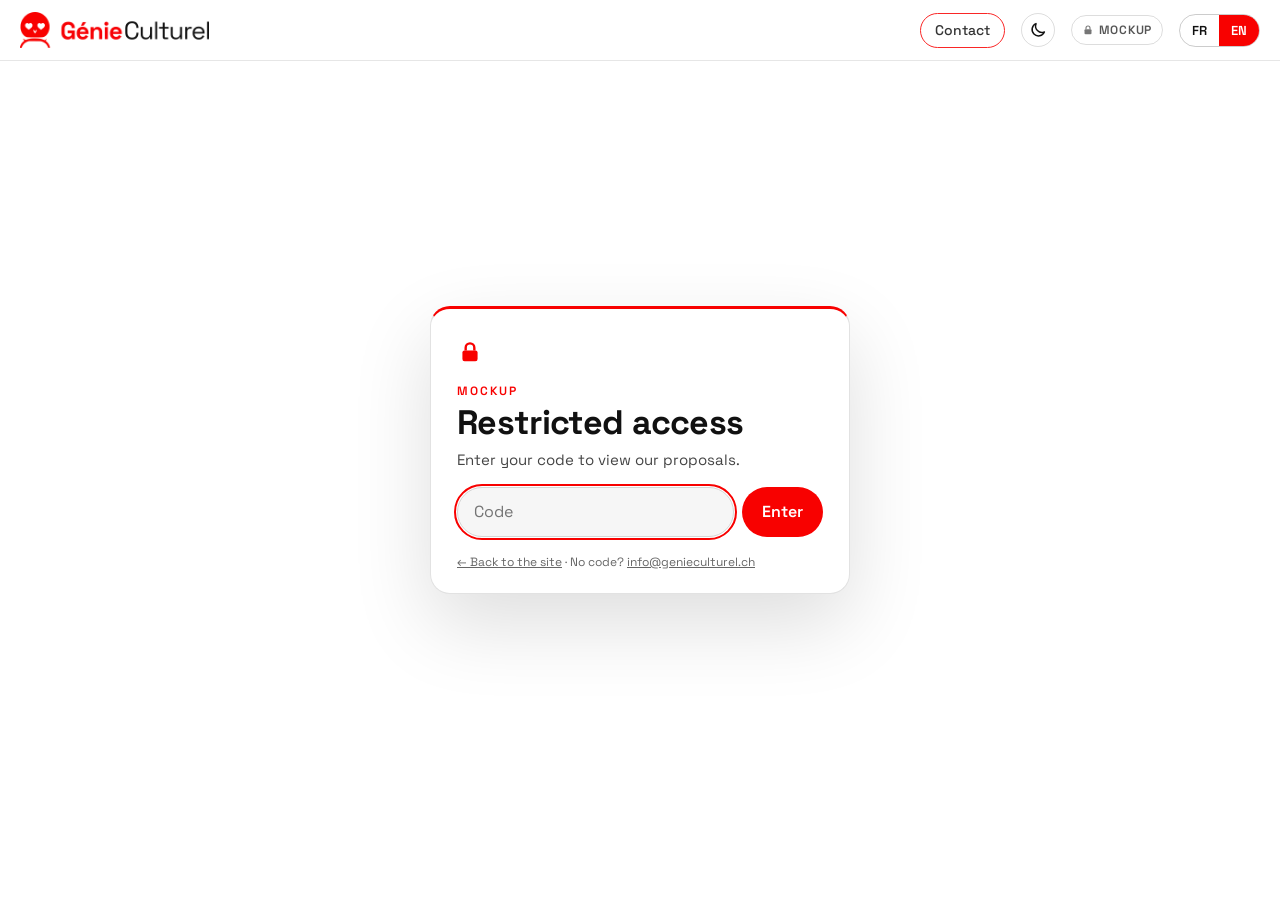
==== commit 8f768668: "Light theme is now the default (dark kept via toggle or ?theme=dark)" ====
--- a/chez-vous/index.html
+++ b/chez-vous/index.html
@@ -1,5 +1,5 @@
 <!doctype html>
-<html lang="fr" data-lang="fr">
+<html lang="fr" data-lang="fr" data-theme="light">
 <head>
 <meta charset="utf-8">
 <meta name="viewport" content="width=device-width,initial-scale=1,viewport-fit=cover">
@@ -11,8 +11,8 @@
 <link rel="icon" type="image/png" sizes="512x512" href="../assets/img/icon-512.png">
 <link rel="apple-touch-icon" sizes="180x180" href="../assets/img/apple-touch-icon.png">
 <link rel="preload" href="../assets/fonts/SpaceGrotesk-VariableFont_wght.ttf" as="font" type="font/ttf" crossorigin>
-<meta name="color-scheme" content="dark light"><script>(function(){var d=document.documentElement,t=null;try{t=new URLSearchParams(location.search).get("theme");if(t==="light"||t==="dark")localStorage.setItem("gc-theme",t);t=localStorage.getItem("gc-theme")}catch(e){}d.setAttribute("data-theme",t==="light"?"light":"dark")})()</script><style>html.mk-locked main,html.mk-locked footer{display:none!important}</style><script>(function(){var d=document.documentElement;d.setAttribute("data-mk","lock");var ok=false;try{ok=localStorage.getItem("gc-mk")==="1"}catch(e){}if(!ok)d.classList.add("mk-locked")})()</script>
-<link rel="stylesheet" href="../style.css?v=51">
+<meta name="color-scheme" content="light dark"><script>(function(){var d=document.documentElement,t=null;try{t=new URLSearchParams(location.search).get("theme");if(t==="light"||t==="dark")localStorage.setItem("gc-theme",t);t=localStorage.getItem("gc-theme")}catch(e){}d.setAttribute("data-theme",t==="dark"?"dark":"light")})()</script><style>html.mk-locked main,html.mk-locked footer{display:none!important}</style><script>(function(){var d=document.documentElement;d.setAttribute("data-mk","lock");var ok=false;try{ok=localStorage.getItem("gc-mk")==="1"}catch(e){}if(!ok)d.classList.add("mk-locked")})()</script>
+<link rel="stylesheet" href="../style.css?v=52">
 </head>
 <body class="cvpage">
 <header class="top">
@@ -98,5 +98,5 @@
 </main>
 <footer><img class="logo-w" src="../assets/img/logo-gc-white.png" alt="Génie Culturel"><img class="logo-d" src="../assets/img/logo-gc-dark.png" alt="Génie Culturel"><nav class="foot-links" aria-label="Liens / Links"><a href="https://www.escapelife.ch/" target="_blank" rel="noopener">escapelife.ch ↗</a><a class="ig" href="https://www.instagram.com/virtual_reality_center/" target="_blank" rel="noopener" aria-label="Instagram Virtual Reality Center" title="Instagram Virtual Reality Center"><svg class="ig-ico" viewBox="0 0 24 24" width="18" height="18" aria-hidden="true" focusable="false"><rect x="2.5" y="2.5" width="19" height="19" rx="5.5" fill="none" stroke="currentColor" stroke-width="2"/><circle cx="12" cy="12" r="4.3" fill="none" stroke="currentColor" stroke-width="2"/><circle cx="17.4" cy="6.6" r="1.3" fill="currentColor"/></svg><span>VR Center</span></a><a class="ig" href="https://www.instagram.com/escapelife.ch/" target="_blank" rel="noopener" aria-label="Instagram Escape Life" title="Instagram Escape Life"><svg class="ig-ico" viewBox="0 0 24 24" width="18" height="18" aria-hidden="true" focusable="false"><rect x="2.5" y="2.5" width="19" height="19" rx="5.5" fill="none" stroke="currentColor" stroke-width="2"/><circle cx="12" cy="12" r="4.3" fill="none" stroke="currentColor" stroke-width="2"/><circle cx="17.4" cy="6.6" r="1.3" fill="currentColor"/></svg><span>Escape Life</span></a></nav><span>Swiss designed by Génie Culturel · Sion, Valais</span></footer>
 <div class="lb" hidden><button class="lb-x" aria-label="Close">×</button><button class="lb-p" aria-label="Previous">‹</button><figure><img alt=""><figcaption></figcaption></figure><button class="lb-n" aria-label="Next">›</button></div>
-<script src="../app.js?v=51"></script>
+<script src="../app.js?v=52"></script>
 </body></html>
